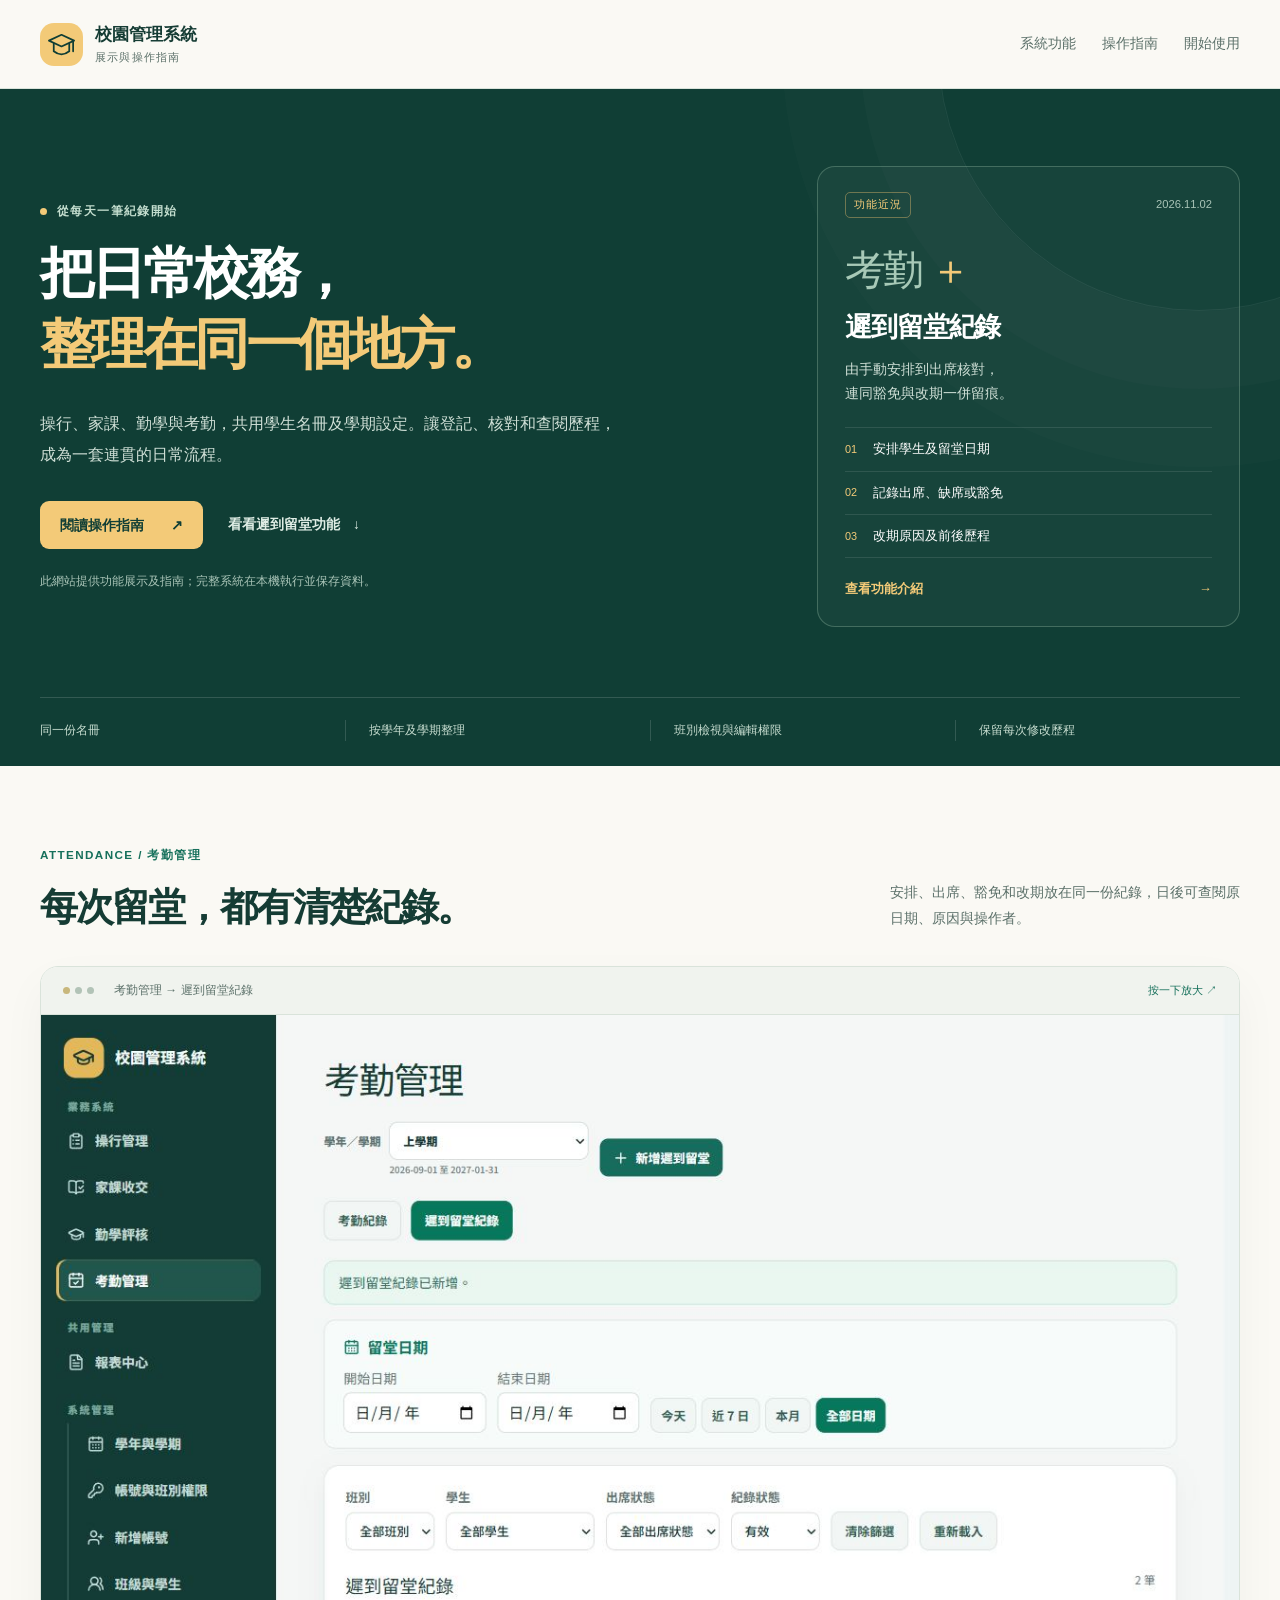
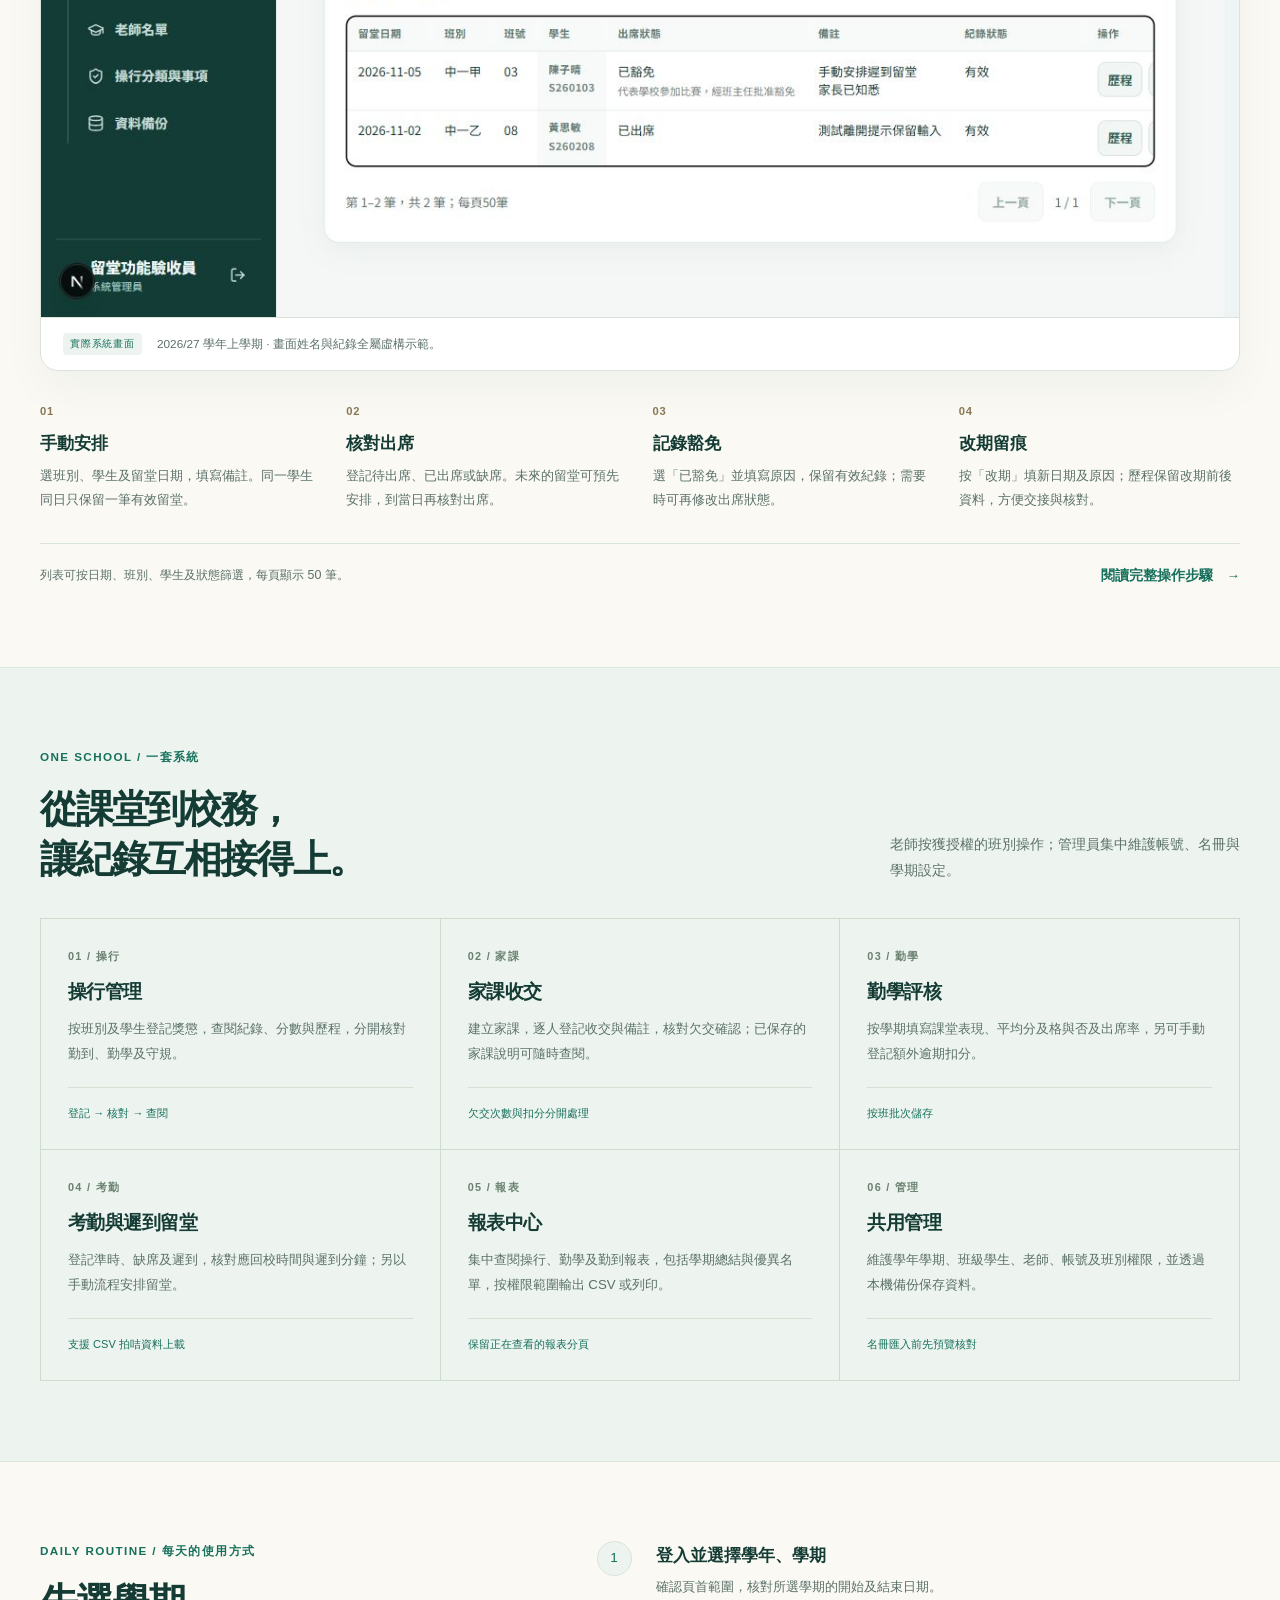
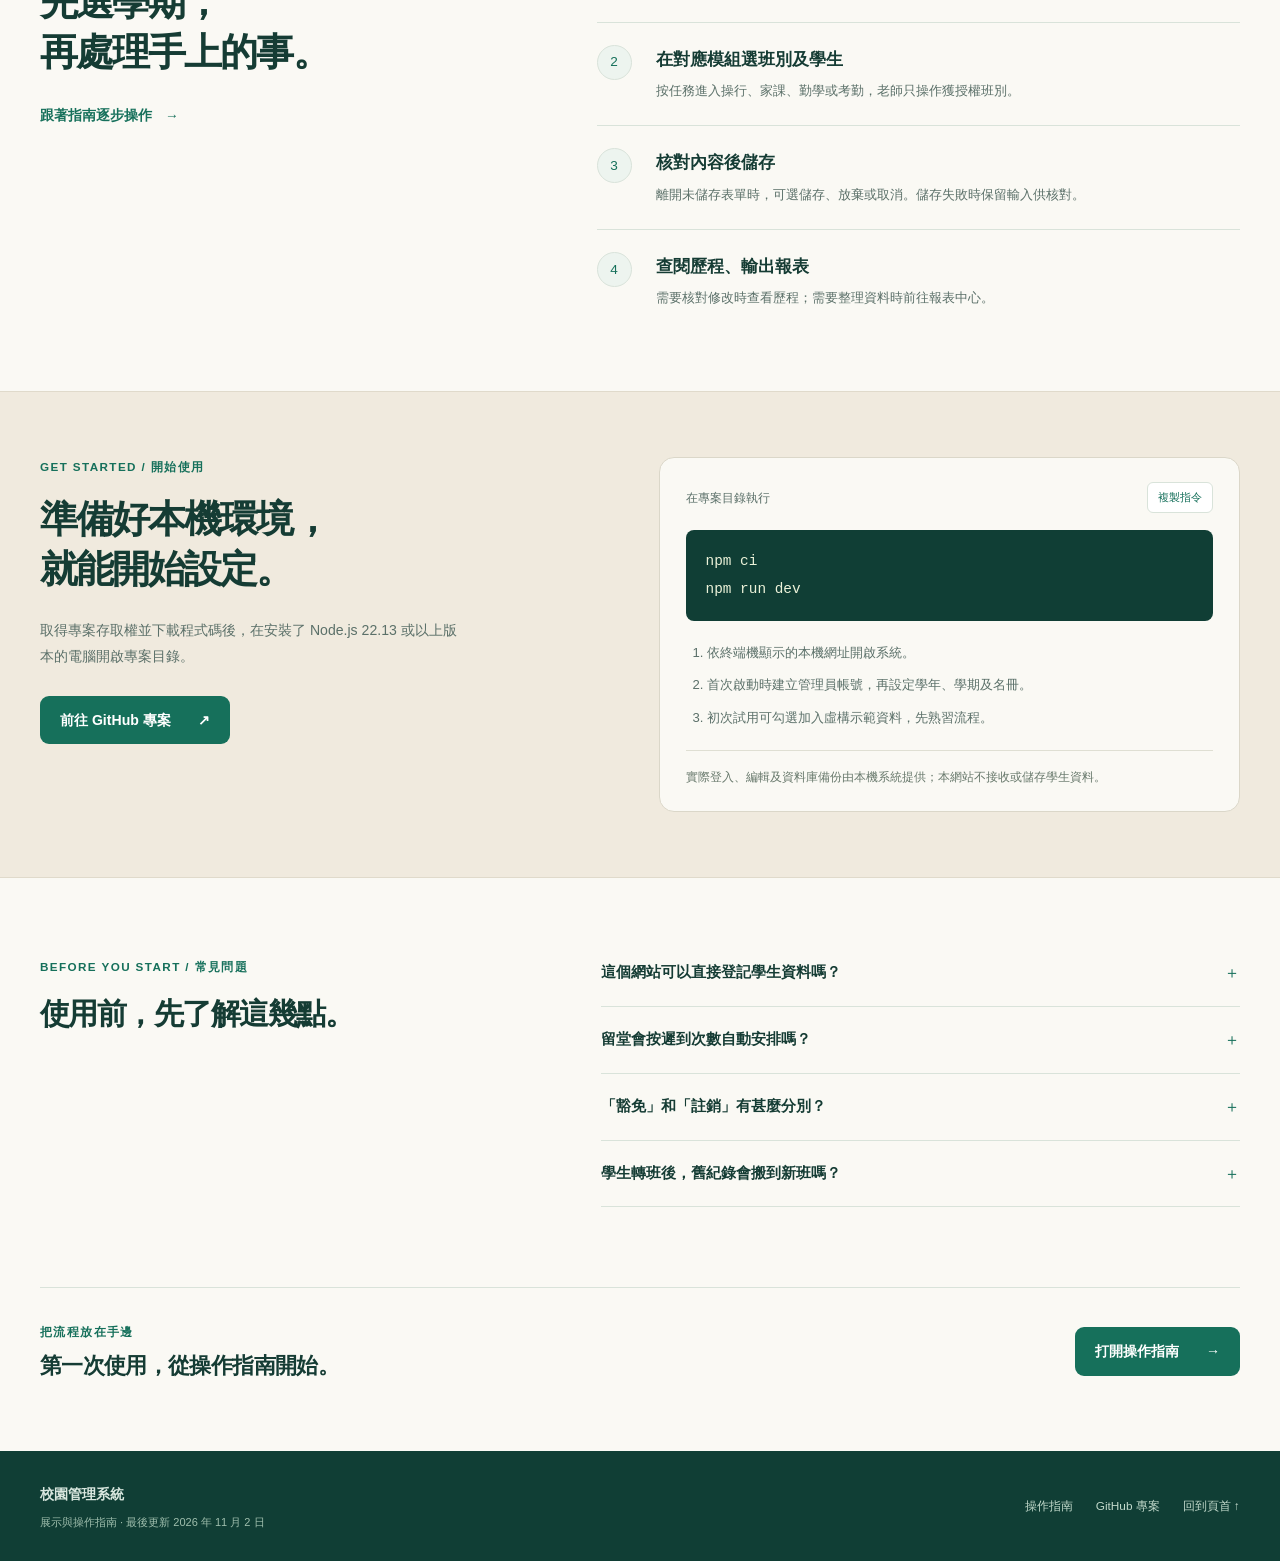
==== index.html @ 2d3b6073 "docs: publish campus system showcase and user guide" ====
<!doctype html>
<html lang="zh-Hant-HK">
<head>
  <meta charset="utf-8">
  <meta name="viewport" content="width=device-width, initial-scale=1">
  <meta name="color-scheme" content="light">
  <meta name="description" content="校園管理系統展示與操作指南：操行、家課、勤學、考勤及遲到留堂，按學期整理校務紀錄。">
  <meta http-equiv="Content-Security-Policy" content="default-src 'none'; img-src 'self' data:; style-src 'self'; script-src 'self'; base-uri 'none'; form-action 'none'">
  <title>校園管理系統｜展示與操作指南</title>
  <link rel="icon" href="favicon.svg" type="image/svg+xml">
  <link rel="stylesheet" href="styles.css">
  <script src="site.js" defer></script>
</head>
<body id="top">
  <a class="skip-link" href="#main">跳至主要內容</a>
  <header class="site-header">
    <div class="container header-inner">
      <a class="brand" href="index.html" aria-label="校園管理系統首頁"><span class="brand-mark" aria-hidden="true"><svg viewBox="0 0 32 32" fill="none"><path d="m3 12 13-6 13 6-13 6-13-6Z" stroke="currentColor" stroke-width="1.8" stroke-linejoin="round"/><path d="M8 15v8c5 4 11 4 16 0v-8M28 13v10" stroke="currentColor" stroke-width="1.8" stroke-linecap="round"/></svg></span><span>校園管理系統<small>展示與操作指南</small></span></a>
      <nav class="site-nav" aria-label="主要導覽"><a href="#modules">系統功能</a><a href="guide.html">操作指南</a><a href="#start">開始使用</a></nav>
    </div>
  </header>
  <main id="main">
    <section class="hero" aria-labelledby="hero-title">
      <div class="container hero-grid">
        <div class="hero-copy"><p class="eyebrow"><span></span>從每天一筆紀錄開始</p>
          <h1 id="hero-title">把日常校務，<br><em>整理在同一個地方。</em></h1>
          <p class="hero-intro">操行、家課、勤學與考勤，共用學生名冊及學期設定。讓登記、核對和查閱歷程，成為一套連貫的日常流程。</p>
          <div class="hero-actions"><a class="button button-gold" href="guide.html">閱讀操作指南 <span aria-hidden="true">↗</span></a><a class="text-link light" href="#detention">看看遲到留堂功能 <span aria-hidden="true">↓</span></a></div>
          <p class="hero-caption">此網站提供功能展示及指南；完整系統在本機執行並保存資料。</p>
        </div>
        <aside class="hero-note" aria-labelledby="new-title"><div class="note-heading"><span class="edition-label">功能近況</span><span class="note-date">2026.11.02</span></div><p class="note-number" aria-hidden="true">考勤 <span>＋</span></p><h2 id="new-title">遲到留堂紀錄</h2><p>由手動安排到出席核對，<br>連同豁免與改期一併留痕。</p><ul><li><span aria-hidden="true">01</span>安排學生及留堂日期</li><li><span aria-hidden="true">02</span>記錄出席、缺席或豁免</li><li><span aria-hidden="true">03</span>改期原因及前後歷程</li></ul><a href="#detention">查看功能介紹 <span aria-hidden="true">→</span></a></aside>
      </div>
      <div class="container hero-bottom"><span>同一份名冊</span><span>按學年及學期整理</span><span>班別檢視與編輯權限</span><span>保留每次修改歷程</span></div>
    </section>

    <section class="section container" id="detention" aria-labelledby="detention-title">
      <div class="section-heading"><div><p class="eyebrow">ATTENDANCE / 考勤管理</p><h2 id="detention-title">每次留堂，都有清楚紀錄。</h2></div><p class="section-summary">安排、出席、豁免和改期放在同一份紀錄，日後可查閱原日期、原因與操作者。</p></div>
      <figure class="product-figure"><a class="screenshot-link" href="assets/detention-records.jpg" data-image-viewer aria-label="放大遲到留堂紀錄示範畫面"><div class="screenshot-toolbar"><span class="screen-dots" aria-hidden="true"><i></i><i></i><i></i></span><span>考勤管理 → 遲到留堂紀錄</span><span class="zoom-label">按一下放大 <span aria-hidden="true">↗</span></span></div><img src="assets/detention-records.jpg" width="1264" height="953" loading="lazy" alt="遲到留堂紀錄列表：一名示範學生於11月5日獲豁免並附原因，另一名於11月2日已出席。" decoding="async"></a><figcaption><span>實際系統畫面</span>2026/27 學年上學期 · 畫面姓名與紀錄全屬虛構示範。</figcaption></figure>
      <ol class="detention-steps"><li><span class="step-number">01</span><h3>手動安排</h3><p>選班別、學生及留堂日期，填寫備註。同一學生同日只保留一筆有效留堂。</p></li><li><span class="step-number">02</span><h3>核對出席</h3><p>登記待出席、已出席或缺席。未來的留堂可預先安排，到當日再核對出席。</p></li><li><span class="step-number">03</span><h3>記錄豁免</h3><p>選「已豁免」並填寫原因，保留有效紀錄；需要時可再修改出席狀態。</p></li><li><span class="step-number">04</span><h3>改期留痕</h3><p>按「改期」填新日期及原因；歷程保留改期前後資料，方便交接與核對。</p></li></ol>
      <div class="section-link-row"><p>列表可按日期、班別、學生及狀態篩選，每頁顯示 50 筆。</p><a class="text-link" href="guide.html">閱讀完整操作步驟 <span aria-hidden="true">→</span></a></div>
    </section>

    <section class="modules-section" id="modules" aria-labelledby="modules-title"><div class="container section">
      <div class="section-heading"><div><p class="eyebrow">ONE SCHOOL / 一套系統</p><h2 id="modules-title">從課堂到校務，<br>讓紀錄互相接得上。</h2></div><p class="section-summary">老師按獲授權的班別操作；管理員集中維護帳號、名冊與學期設定。</p></div>
      <div class="module-grid"><article class="module"><span class="module-index">01 / 操行</span><h3>操行管理</h3><p>按班別及學生登記獎懲，查閱紀錄、分數與歷程，分開核對勤到、勤學及守規。</p><span class="module-tag">登記 → 核對 → 查閱</span></article><article class="module"><span class="module-index">02 / 家課</span><h3>家課收交</h3><p>建立家課，逐人登記收交與備註，核對欠交確認；已保存的家課說明可隨時查閱。</p><span class="module-tag">欠交次數與扣分分開處理</span></article><article class="module"><span class="module-index">03 / 勤學</span><h3>勤學評核</h3><p>按學期填寫課堂表現、平均分及格與否及出席率，另可手動登記額外逾期扣分。</p><span class="module-tag">按班批次儲存</span></article><article class="module"><span class="module-index">04 / 考勤</span><h3>考勤與遲到留堂</h3><p>登記準時、缺席及遲到，核對應回校時間與遲到分鐘；另以手動流程安排留堂。</p><span class="module-tag">支援 CSV 拍咭資料上載</span></article><article class="module"><span class="module-index">05 / 報表</span><h3>報表中心</h3><p>集中查閱操行、勤學及勤到報表，包括學期總結與優異名單，按權限範圍輸出 CSV 或列印。</p><span class="module-tag">保留正在查看的報表分頁</span></article><article class="module"><span class="module-index">06 / 管理</span><h3>共用管理</h3><p>維護學年學期、班級學生、老師、帳號及班別權限，並透過本機備份保存資料。</p><span class="module-tag">名冊匯入前先預覽核對</span></article></div>
    </div></section>

    <section class="section container workflow-section" id="workflow" aria-labelledby="workflow-title"><div class="workflow-intro"><p class="eyebrow">DAILY ROUTINE / 每天的使用方式</p><h2 id="workflow-title">先選學期，<br>再處理手上的事。</h2><a class="text-link" href="guide.html">跟著指南逐步操作 <span aria-hidden="true">→</span></a></div><ol class="workflow-list"><li><span>1</span><div><h3>登入並選擇學年、學期</h3><p>確認頁首範圍，核對所選學期的開始及結束日期。</p></div></li><li><span>2</span><div><h3>在對應模組選班別及學生</h3><p>按任務進入操行、家課、勤學或考勤，老師只操作獲授權班別。</p></div></li><li><span>3</span><div><h3>核對內容後儲存</h3><p>離開未儲存表單時，可選儲存、放棄或取消。儲存失敗時保留輸入供核對。</p></div></li><li><span>4</span><div><h3>查閱歷程、輸出報表</h3><p>需要核對修改時查看歷程；需要整理資料時前往報表中心。</p></div></li></ol></section>

    <section class="start-section" id="start" aria-labelledby="start-title"><div class="container start-grid"><div><p class="eyebrow">GET STARTED / 開始使用</p><h2 id="start-title">準備好本機環境，<br>就能開始設定。</h2><p>取得專案存取權並下載程式碼後，在安裝了 Node.js 22.13 或以上版本的電腦開啟專案目錄。</p><a class="button button-green" href="https://github.com/lok274/campus-conduct-demo" rel="noopener">前往 GitHub 專案 <span aria-hidden="true">↗</span></a></div><div class="start-instructions"><div class="command-heading"><span>在專案目錄執行</span><button type="button" class="copy-button" data-copy-target="start-commands" hidden>複製指令</button></div><pre id="start-commands"><code>npm ci
npm run dev</code></pre><p class="copy-status" data-copy-status role="status" aria-live="polite"></p><ol><li>依終端機顯示的本機網址開啟系統。</li><li>首次啟動時建立管理員帳號，再設定學年、學期及名冊。</li><li>初次試用可勾選加入虛構示範資料，先熟習流程。</li></ol><p class="local-note">實際登入、編輯及資料庫備份由本機系統提供；本網站不接收或儲存學生資料。</p></div></div></section>

    <section class="section container faq-section" aria-labelledby="faq-title"><div><p class="eyebrow">BEFORE YOU START / 常見問題</p><h2 id="faq-title">使用前，先了解這幾點。</h2></div><div class="faq-list"><details><summary>這個網站可以直接登記學生資料嗎？</summary><p>此網站提供功能展示及操作指南。實際登記請開啟電腦上的完整系統，登入後再選擇學期與班別。</p></details><details><summary>留堂會按遲到次數自動安排嗎？</summary><p>目前採手動安排。老師在「考勤管理 → 遲到留堂紀錄」新增學生與日期，再登記出席狀態、豁免或改期。</p></details><details><summary>「豁免」和「註銷」有甚麼分別？</summary><p>獲批准不用參加留堂時，選「已豁免」並填原因，保留一筆有效安排。誤建或需要撤銷紀錄時，填原因註銷；兩者都保留歷程供查閱。</p></details><details><summary>學生轉班後，舊紀錄會搬到新班嗎？</summary><p>既有紀錄保留固定學期及原班籍。轉班後查閱或修改舊紀錄，仍按原班別的權限處理。</p></details></div></section>
    <section class="guide-cta container"><div><p class="eyebrow">把流程放在手邊</p><h2>第一次使用，從操作指南開始。</h2></div><a class="button button-green" href="guide.html">打開操作指南 <span aria-hidden="true">→</span></a></section>
  </main>
  <footer class="site-footer"><div class="container footer-inner"><div><strong>校園管理系統</strong><p>展示與操作指南 · 最後更新 <time datetime="2026-11-02">2026 年 11 月 2 日</time></p></div><div class="footer-links"><a href="guide.html">操作指南</a><a href="https://github.com/lok274/campus-conduct-demo" rel="noopener">GitHub 專案</a><a href="#top">回到頁首 ↑</a></div></div></footer>
  <dialog class="image-dialog" aria-labelledby="image-dialog-title"><div class="viewer-heading"><div><h2 id="image-dialog-title">遲到留堂紀錄示範畫面</h2><p>畫面姓名與紀錄全屬虛構示範</p></div><button type="button" data-close-viewer aria-label="關閉放大畫面">關閉 <span aria-hidden="true">×</span></button></div><img src="assets/detention-records.jpg" width="1264" height="953" alt="放大的遲到留堂紀錄示範畫面，包含已出席及已豁免的紀錄。"></dialog>
</body>
</html>
---- styles.css ----
:root{--ink:#153c34;--muted:#5b7069;--deep:#103e35;--green:#16705b;--gold:#f3ca78;--paper:#faf9f4;--mint:#edf4ef;--line:#d9e3da;--white:#fff;--radius:18px;--font:"Segoe UI","Microsoft JhengHei","PingFang TC",sans-serif}
*{box-sizing:border-box}html{scroll-behavior:smooth;scroll-padding-top:105px}body{margin:0;background:var(--paper);color:var(--ink);font:16px/1.75 var(--font)}[hidden]{display:none!important}h1,h2,h3,p,figure{margin:0}h1,h2,h3{line-height:1.3}a{color:var(--green);text-underline-offset:5px}a,button{-webkit-tap-highlight-color:transparent}a:focus-visible,button:focus-visible,summary:focus-visible{outline:3px solid #c79125;outline-offset:5px}button{font:inherit;cursor:pointer}img{display:block;max-width:100%;height:auto}em{font-style:normal}ul,ol{padding-left:1.35rem}p+p{margin-top:.7rem}.container{width:min(1200px,calc(100% - 72px));margin-inline:auto}.skip-link{position:fixed;left:18px;top:-100px;z-index:100;background:white;padding:9px 16px;border-radius:7px}.skip-link:focus{top:10px}.site-header{background:#faf9f4f2;backdrop-filter:blur(16px);border-bottom:1px solid var(--line);position:sticky;top:0;z-index:10}.header-inner{min-height:88px;display:flex;align-items:center;justify-content:space-between;gap:20px}.brand{display:flex;gap:12px;align-items:center;text-decoration:none;color:var(--ink);font-size:1.06rem;font-weight:800;line-height:1.45;white-space:nowrap}.brand small{display:block;font-size:.69rem;letter-spacing:.11em;font-weight:500;color:var(--muted);margin-top:2px}.brand-mark{width:43px;height:43px;display:grid;place-items:center;border-radius:14px;background:var(--gold);color:var(--deep)}.brand-mark svg{width:31px;height:31px}.site-nav{display:flex;gap:26px;align-items:center}.site-nav a{color:var(--muted);font-size:.86rem;text-decoration:none;white-space:nowrap}.site-nav a:hover{color:var(--green)}.hero{position:relative;overflow:hidden;background:var(--deep);color:white}.hero:after{content:"";position:absolute;width:520px;height:520px;border:1px solid #ffffff12;border-radius:50%;right:-180px;top:-300px;pointer-events:none;box-shadow:0 0 0 78px #ffffff04,0 0 0 156px #ffffff03}.hero-grid{position:relative;z-index:1;display:grid;grid-template-columns:minmax(0,1.6fr) minmax(280px,1fr);gap:100px;align-items:center;padding-top:77px;padding-bottom:70px}.eyebrow{font-size:.73rem;letter-spacing:.12em;font-weight:750;color:var(--green);margin-bottom:16px}.hero .eyebrow{color:#c4decf;display:flex;align-items:center;gap:10px}.hero .eyebrow>span{width:7px;height:7px;border-radius:50%;background:var(--gold)}h1{font-size:clamp(2.3rem,4.3vw,3.85rem);letter-spacing:-.065em;font-weight:750}h1 em{color:var(--gold)}.hero-intro{max-width:580px;font-size:1.02rem;line-height:1.9;color:#d0e0d7;margin-top:27px}.hero-actions{display:flex;align-items:center;flex-wrap:wrap;gap:25px;margin-top:31px}.button{min-height:47px;border:1px solid transparent;border-radius:9px;display:inline-flex;align-items:center;justify-content:center;gap:27px;padding:11px 19px;text-decoration:none;font-size:.88rem;font-weight:750;transition:background .15s,transform .15s}.button:hover{transform:translateY(-2px)}.button-gold{background:var(--gold);color:var(--deep)}.button-gold:hover{background:#ffe0a3}.button-green{color:white;background:var(--green)}.button-green:hover{background:var(--deep)}.text-link{display:inline-flex;gap:13px;align-items:center;font-size:.85rem;font-weight:700;text-decoration:none}.text-link:hover{text-decoration:underline}.text-link.light{color:#dfede5}.hero-caption{font-size:.74rem;line-height:1.7;color:#a9c4b7;margin-top:22px;max-width:490px}.hero-note{border:1px solid #7ea8926b;background:#ffffff08;padding:25px 27px;border-radius:var(--radius)}.note-heading{display:flex;align-items:center;justify-content:space-between;gap:14px;font-size:.7rem}.edition-label{color:var(--gold);border:1px solid #c3a86780;padding:2px 8px;border-radius:5px;letter-spacing:.1em}.note-date{color:#a9c4b7;font-variant-numeric:tabular-nums}.note-number{font-size:2.55rem;letter-spacing:-.07em;font-weight:350;line-height:1;margin:32px 0 19px;color:#a7c9b7}.note-number span{color:var(--gold)}.hero-note h2{font-size:1.7rem;letter-spacing:-.04em}.hero-note>p:not(.note-number){font-size:.85rem;line-height:1.75;color:#d0e0d7;margin-top:13px}.hero-note ul{list-style:none;padding:0;margin:22px 0 20px;border-top:1px solid #ffffff1a}.hero-note li{padding:10px 0;border-bottom:1px solid #ffffff1a;font-size:.8rem;display:flex;align-items:center;gap:16px}.hero-note li span{font-size:.68rem;color:var(--gold);font-variant-numeric:tabular-nums}.hero-note>a{color:var(--gold);font-size:.8rem;font-weight:650;text-decoration:none;display:flex;justify-content:space-between}.hero-bottom{display:grid;grid-template-columns:repeat(4,1fr);gap:20px;border-top:1px solid #ffffff25;padding-top:22px;padding-bottom:25px;font-size:.77rem;color:#c6dccf}.hero-bottom span+span{border-left:1px solid #ffffff25;padding-left:23px}.section{padding-top:79px;padding-bottom:80px}.section-heading{display:flex;justify-content:space-between;align-items:flex-end;gap:45px;margin-bottom:34px}.section h2{font-size:clamp(1.75rem,3vw,2.45rem);letter-spacing:-.05em}.section-summary{font-size:.89rem;max-width:350px;color:var(--muted);line-height:1.85}.product-figure{background:white;border:1px solid var(--line);border-radius:var(--radius);overflow:hidden;box-shadow:0 18px 46px #153c340a}.screenshot-link{display:block;text-decoration:none;color:var(--muted);cursor:zoom-in}.screenshot-toolbar{height:48px;display:flex;align-items:center;gap:20px;padding:0 22px;background:#f0f3ee;border-bottom:1px solid var(--line);font-size:.75rem}.screen-dots{display:flex;gap:5px}.screen-dots i{width:7px;height:7px;border-radius:50%;background:#b2c3b7}.screen-dots i:first-child{background:#c8b77c}.zoom-label{margin-left:auto;white-space:nowrap;color:var(--green);font-size:.7rem}.product-figure img{width:100%;background:#f2f6f3}.product-figure figcaption{display:flex;align-items:center;flex-wrap:wrap;gap:15px;padding:15px 22px;color:var(--muted);font-size:.74rem;border-top:1px solid var(--line)}.product-figure figcaption>span{font-size:.64rem;letter-spacing:.08em;padding:2px 7px;background:var(--mint);color:var(--green);border-radius:4px}.detention-steps{list-style:none;padding:0;margin:31px 0 0;display:grid;grid-template-columns:repeat(4,1fr);gap:25px}.step-number{font-size:.7rem;letter-spacing:.08em;color:#8a7957;font-weight:750;display:block;margin-bottom:10px}.detention-steps h3{font-size:1.08rem;margin-bottom:10px}.detention-steps p{font-size:.82rem;line-height:1.85;color:var(--muted)}.section-link-row{display:flex;align-items:center;justify-content:space-between;gap:20px;flex-wrap:wrap;border-top:1px solid var(--line);padding-top:20px;margin-top:30px}.section-link-row p{font-size:.78rem;color:var(--muted)}.modules-section{background:var(--mint);border-block:1px solid #dde7dc}.module-grid{display:grid;grid-template-columns:repeat(3,1fr);border-top:1px solid #cddccd;border-left:1px solid #cddccd}.module{padding:28px 27px 25px;border-bottom:1px solid #cddccd;border-right:1px solid #cddccd;display:flex;flex-direction:column}.module-index{font-size:.68rem;color:#6a8170;letter-spacing:.12em;font-weight:700;margin-bottom:14px}.module h3{font-size:1.18rem;letter-spacing:-.03em}.module p{font-size:.83rem;color:var(--muted);line-height:1.85;margin-top:13px;margin-bottom:21px}.module-tag{font-size:.69rem;color:var(--green);margin-top:auto;padding-top:16px;border-top:1px solid #d4e1d2}.workflow-section{display:grid;grid-template-columns:1fr 1.35fr;gap:80px}.workflow-intro .text-link{margin-top:27px}.workflow-list{list-style:none;padding:0;margin:0}.workflow-list li{display:flex;gap:24px;padding:22px 0;border-bottom:1px solid var(--line)}.workflow-list li:first-child{padding-top:0}.workflow-list li:last-child{border-bottom:0;padding-bottom:0}.workflow-list>li>span{flex:0 0 35px;width:35px;height:35px;display:grid;place-items:center;font-size:.85rem;color:var(--green);background:var(--mint);border:1px solid var(--line);border-radius:50%}.workflow-list h3{font-size:1.06rem;margin:4px 0 8px}.workflow-list p{font-size:.84rem;color:var(--muted);line-height:1.85}.start-section{background:#f0eade;border-block:1px solid #e0dacb}.start-grid{display:grid;grid-template-columns:1fr 1.1fr;gap:90px;padding-top:65px;padding-bottom:65px;align-items:start}.start-grid h2{font-size:clamp(1.75rem,3vw,2.4rem);letter-spacing:-.05em}.start-grid>div:first-child>p:not(.eyebrow){font-size:.88rem;color:var(--muted);line-height:1.85;max-width:430px;margin-top:23px}.start-grid .button{margin-top:27px}.start-instructions{min-width:0;background:var(--paper);border:1px solid #dbd7c9;border-radius:15px;padding:24px 26px}.command-heading{display:flex;align-items:center;justify-content:space-between;gap:15px;font-size:.72rem;color:var(--muted)}.copy-button{color:var(--green);border:1px solid var(--line);background:white;padding:3px 10px;border-radius:6px;font-size:.7rem;min-height:31px}.copy-button:hover{background:var(--mint)}pre{margin:17px 0 0;padding:18px 20px;border-radius:8px;background:var(--deep);color:#ecf2d9;overflow-x:auto;line-height:1.9;font-size:.9rem}code{font-family:Consolas,"Cascadia Code",monospace}.copy-status{font-size:.72rem;color:var(--green)}.copy-status:not(:empty){margin-top:8px}.start-instructions ol{margin:20px 0 0;font-size:.82rem;color:var(--muted);line-height:1.85}.start-instructions li+li{margin-top:8px}.local-note{font-size:.73rem;color:#68796c;line-height:1.85;border-top:1px solid #dfdfd3;padding-top:15px;margin-top:20px}.faq-section{display:grid;grid-template-columns:1fr 1.3fr;gap:70px}.faq-section h2{font-size:1.9rem}.faq-list details{border-bottom:1px solid var(--line);padding:17px 0}.faq-list details:first-child{padding-top:0}.faq-list summary{font-size:.92rem;font-weight:700;cursor:pointer;padding:3px 28px 3px 0;list-style:none;position:relative}.faq-list summary::-webkit-details-marker{display:none}.faq-list summary:after{content:"＋";position:absolute;right:0;top:1px;color:var(--green);font-size:1.02rem;font-weight:400}.faq-list details[open] summary:after{content:"−"}.faq-list details p{font-size:.84rem;color:var(--muted);margin-top:13px;line-height:1.9;padding-right:15px}.guide-cta{display:flex;align-items:center;justify-content:space-between;gap:35px;padding:34px 0 46px;border-top:1px solid var(--line);margin-bottom:25px}.guide-cta .eyebrow{margin-bottom:9px}.guide-cta h2{font-size:1.35rem;letter-spacing:-.03em}.site-footer{background:var(--deep);color:#d9e7df}.footer-inner{display:flex;align-items:center;justify-content:space-between;gap:26px;padding-top:29px;padding-bottom:29px}.footer-inner strong{font-size:.9rem}.footer-inner p{font-size:.69rem;color:#9fbead;margin-top:5px}.footer-links{display:flex;gap:23px;flex-wrap:wrap}.footer-links a{font-size:.74rem;color:#c2d9cb;text-decoration:none}.footer-links a:hover{text-decoration:underline}.image-dialog{border:0;padding:0;width:min(1300px,96vw);max-width:96vw;max-height:94vh;border-radius:13px;background:var(--white);color:var(--ink);box-shadow:0 30px 100px #0006}.image-dialog::backdrop{background:#062e29dc;backdrop-filter:blur(4px)}.viewer-heading{position:sticky;top:0;display:flex;justify-content:space-between;align-items:center;gap:20px;padding:15px 20px;background:white;border-bottom:1px solid var(--line)}.viewer-heading h2{font-size:1rem}.viewer-heading p{font-size:.7rem;color:var(--muted);margin-top:3px}.viewer-heading button{min-height:39px;border:1px solid var(--line);background:var(--paper);color:var(--ink);border-radius:7px;padding:5px 12px;white-space:nowrap;font-size:.82rem}.viewer-heading button span{padding-left:10px}.image-dialog>img{width:100%}
@media(max-width:1000px){.container{width:calc(100% - 48px)}.hero-grid{gap:45px;padding-top:60px;padding-bottom:55px;grid-template-columns:minmax(0,1.4fr) minmax(255px,1fr)}.hero-note{padding:23px}.hero-intro{font-size:.94rem}.hero-actions{gap:18px}.hero-caption{font-size:.7rem}.hero-bottom{font-size:.7rem;gap:12px}.hero-bottom span+span{padding-left:12px}.section{padding-block:60px}.module{padding:24px 21px}.workflow-section,.start-grid,.faq-section{gap:45px}.detention-steps{gap:19px}.section-heading{gap:30px}.section-summary{max-width:310px;font-size:.83rem}.site-nav{gap:20px}.faq-section h2{font-size:1.7rem}.start-instructions{padding:22px}.start-grid{padding-block:55px}}
@media(max-width:740px){html{scroll-padding-top:85px}.container{width:calc(100% - 36px)}.header-inner{min-height:73px;gap:12px}.brand{font-size:.91rem;gap:9px}.brand small{font-size:.59rem;letter-spacing:.07em}.brand-mark{width:36px;height:36px;border-radius:11px}.brand-mark svg{width:27px;height:27px}.site-nav{gap:15px}.site-nav a{font-size:.73rem}.site-nav a:first-child{display:none}.hero-grid{grid-template-columns:1fr;gap:31px;padding-top:40px;padding-bottom:32px}.eyebrow{font-size:.65rem;margin-bottom:13px}h1{font-size:clamp(2.1rem,7.8vw,3.2rem)}.hero-intro{margin-top:21px;max-width:560px;font-size:.94rem}.hero-actions{margin-top:24px;gap:20px}.button{font-size:.82rem;padding:10px 16px;min-height:45px;gap:20px}.text-link{font-size:.79rem}.hero-caption{margin-top:18px;max-width:100%}.hero-note{padding:21px 23px}.note-number{display:none}.hero-note h2{margin-top:17px;font-size:1.45rem}.hero-note>p:not(.note-number){font-size:.81rem;margin-top:10px}.hero-note ul{margin:17px 0 16px}.hero-note li{padding:8px 0;font-size:.77rem}.hero-note>a{font-size:.76rem}.hero-bottom{grid-template-columns:1fr 1fr;gap:12px 14px;padding-top:19px;padding-bottom:21px;font-size:.71rem}.hero-bottom span+span{padding:0;border:0}.hero-bottom span:before{content:"";display:inline-block;width:4px;height:4px;background:#c5ae6c;border-radius:50%;vertical-align:middle;margin-right:8px}.section{padding-block:43px}.section-heading{display:block;margin-bottom:24px}.section h2{font-size:1.8rem}.section-summary{max-width:100%;margin-top:18px;font-size:.85rem}.product-figure{border-radius:12px}.screenshot-toolbar{height:40px;padding:0 12px;gap:10px;font-size:.64rem}.screen-dots{gap:3px}.screen-dots i{width:5px;height:5px}.zoom-label{font-size:.6rem}.product-figure figcaption{gap:8px;padding:11px 13px;font-size:.66rem}.product-figure figcaption>span{font-size:.58rem}.detention-steps{grid-template-columns:1fr 1fr;gap:24px 19px;margin-top:25px}.detention-steps h3{font-size:.97rem;margin-bottom:7px}.step-number{font-size:.65rem;margin-bottom:7px}.detention-steps p{font-size:.77rem}.section-link-row{gap:12px;margin-top:25px;padding-top:17px}.section-link-row p{font-size:.73rem}.module-grid{grid-template-columns:1fr 1fr}.module{padding:23px 17px}.module-index{font-size:.61rem;margin-bottom:12px}.module h3{font-size:1.04rem}.module p{font-size:.77rem;margin-top:10px;margin-bottom:17px}.module-tag{font-size:.63rem;padding-top:13px}.workflow-section,.start-grid,.faq-section{display:block}.workflow-intro .text-link{margin-top:20px}.workflow-list{margin-top:30px}.workflow-list li{gap:17px;padding:18px 0}.workflow-list>li>span{width:31px;height:31px;flex-basis:31px;font-size:.78rem}.workflow-list h3{font-size:.95rem}.workflow-list p{font-size:.78rem}.start-grid{padding-top:42px;padding-bottom:42px}.start-grid h2{font-size:1.8rem}.start-grid>div:first-child>p:not(.eyebrow){max-width:100%;font-size:.82rem;margin-top:19px}.start-grid .button{margin-top:21px}.start-instructions{margin-top:28px;padding:20px}.start-instructions ol{font-size:.77rem}.local-note{font-size:.7rem}.faq-section h2{font-size:1.6rem}.faq-list{margin-top:26px}.faq-list summary{font-size:.85rem}.faq-list details p{font-size:.78rem}.guide-cta{display:block;padding-top:27px;padding-bottom:32px;margin-bottom:0}.guide-cta h2{font-size:1.2rem}.guide-cta .button{margin-top:21px}.footer-inner{display:block;padding-block:25px}.footer-links{margin-top:19px;gap:23px}.footer-links a{font-size:.71rem}.viewer-heading{padding:12px 14px;gap:12px}.viewer-heading h2{font-size:.83rem}.viewer-heading p{font-size:.64rem}.viewer-heading button{font-size:.75rem;min-height:37px;padding-inline:10px}.viewer-heading button span{padding-left:5px}}
@media(max-width:390px){.container{width:calc(100% - 30px)}.brand{font-size:.84rem}.brand small{font-size:.54rem}.site-nav{gap:12px}.site-nav a{font-size:.68rem}.brand-mark{width:33px;height:33px}.hero-actions{gap:15px}.hero-actions .text-link{font-size:.72rem}.hero-grid{padding-top:34px}.module-grid{grid-template-columns:1fr}.module{padding:22px}.detention-steps{gap:22px 15px}.detention-steps p{font-size:.75rem}.zoom-label{font-size:.54rem}.screenshot-toolbar{font-size:.6rem;gap:7px}.screen-dots{display:none}}
@media(prefers-reduced-motion:reduce){html{scroll-behavior:auto}.button{transition:none}.button:hover{transform:none}}
@media print{@page{size:A4;margin:14mm}html{scroll-behavior:auto}body{background:white;font-size:10pt}.container{width:100%}.site-header{position:static;background:white;border-bottom:1px solid #aaa}.header-inner{min-height:55px}.site-nav,.hero-note,.hero-actions,.hero-bottom,.zoom-label,.skip-link,.copy-button,.guide-cta,.footer-links,.image-dialog{display:none!important}.brand{font-size:12pt}.brand-mark{background:white;border:1px solid #aaa}.hero{background:white;color:var(--ink);border-bottom:1px solid #aaa}.hero:after{display:none}.hero-grid{display:block;padding-block:25px}.hero .eyebrow,.hero-intro,.hero-caption{color:var(--muted)}h1{font-size:27pt}h1 em{color:var(--green)}.hero-intro{font-size:10pt;max-width:none;margin-top:15px}.hero-caption{font-size:8pt;margin-top:12px}.section{padding-block:25px}.section h2,.start-grid h2{font-size:19pt}.section-heading{display:block;margin-bottom:17px}.section-summary{max-width:none;font-size:9pt;margin-top:10px}.screenshot-toolbar{height:30px;font-size:8pt}.product-figure{break-inside:avoid;box-shadow:none}.product-figure img{max-height:165mm;object-fit:contain}.product-figure figcaption{font-size:7pt;padding:9px 12px}.detention-steps{gap:15px;margin-top:18px}.detention-steps h3{font-size:10pt}.detention-steps p,.module p,.workflow-list p{font-size:8pt}.section-link-row{margin-top:20px;font-size:8pt}.modules-section,.start-section{background:white}.module-grid{grid-template-columns:repeat(2,1fr)}.module{padding:17px;break-inside:avoid}.module h3{font-size:12pt}.module-index,.module-tag{font-size:7pt}.workflow-section{display:block}.workflow-list{margin-top:20px}.workflow-list li{padding-block:14px;break-inside:avoid}.workflow-list h3{font-size:11pt}.start-grid{display:block;padding-block:25px}.start-grid>div:first-child>p:not(.eyebrow){font-size:9pt;max-width:none}.start-grid .button{margin-top:12px}.button{min-height:auto;padding:6px 10px;font-size:9pt;border:1px solid #aaa;background:white;color:var(--green)}.start-instructions{margin-top:18px;break-inside:avoid;padding:17px;background:white}.start-instructions ol{font-size:8pt}pre{background:#f0f3ef;color:var(--ink);font-size:9pt}.faq-section{display:block}.faq-list{margin-top:18px}.faq-list summary{font-size:10pt}.faq-list details{break-inside:avoid}.faq-list details p{font-size:8pt}.site-footer{background:white;color:var(--ink);border-top:1px solid #aaa}.footer-inner{padding-block:15px}.footer-inner p{color:var(--muted)}a{color:inherit;text-decoration:none}.eyebrow{font-size:8pt}.section-heading,.workflow-intro{break-after:avoid}}
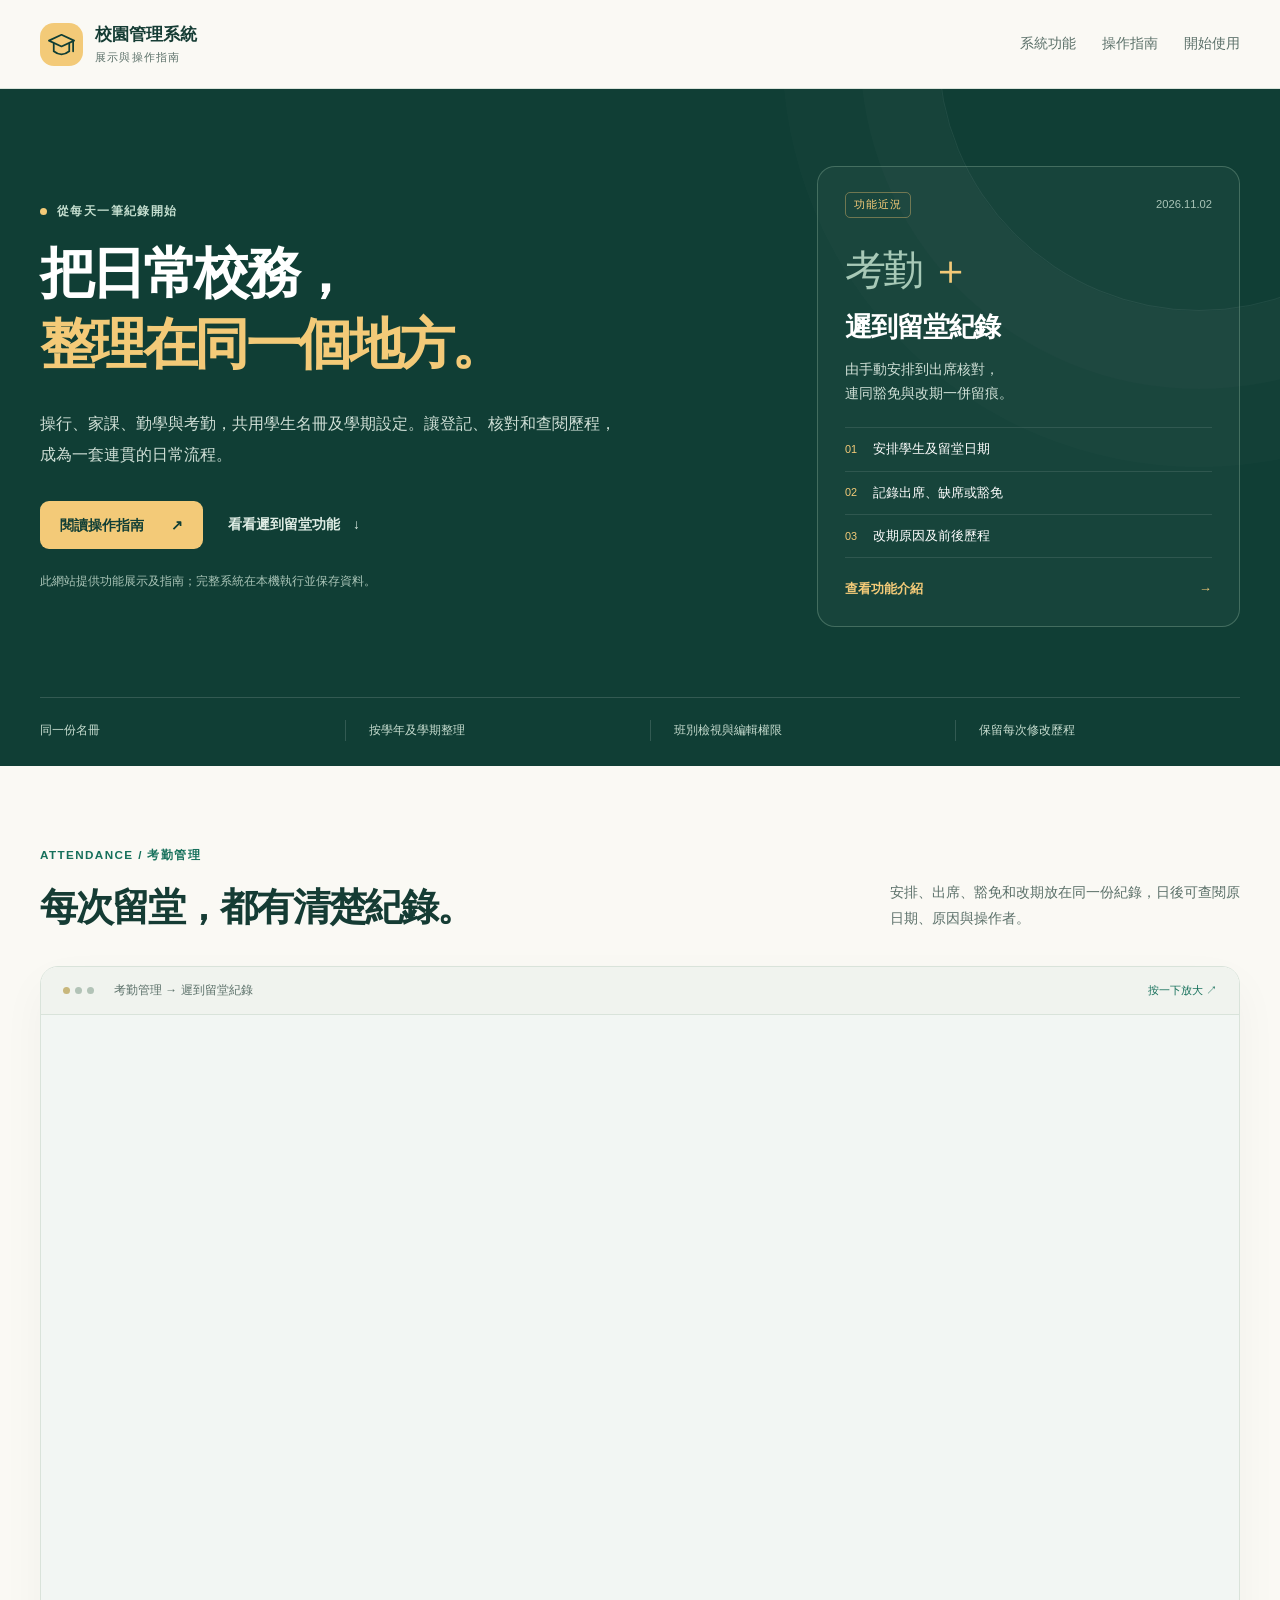
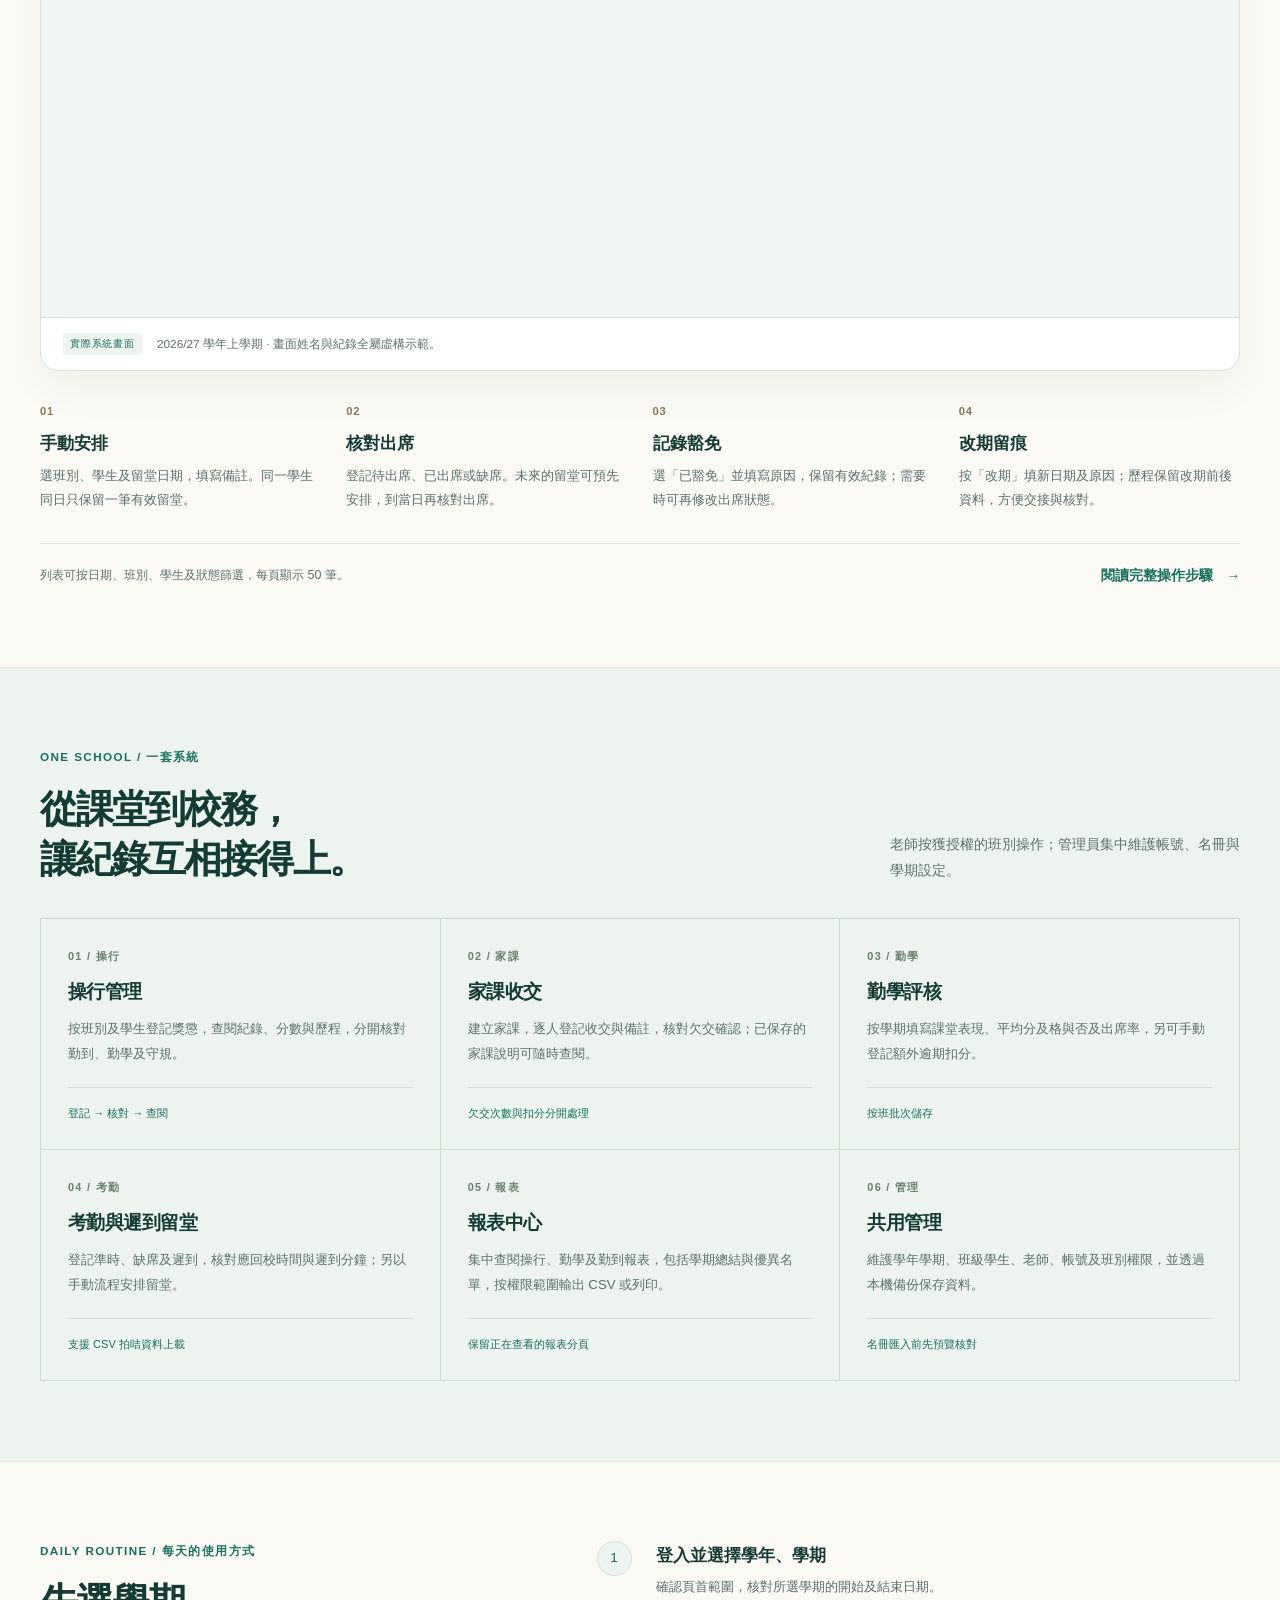
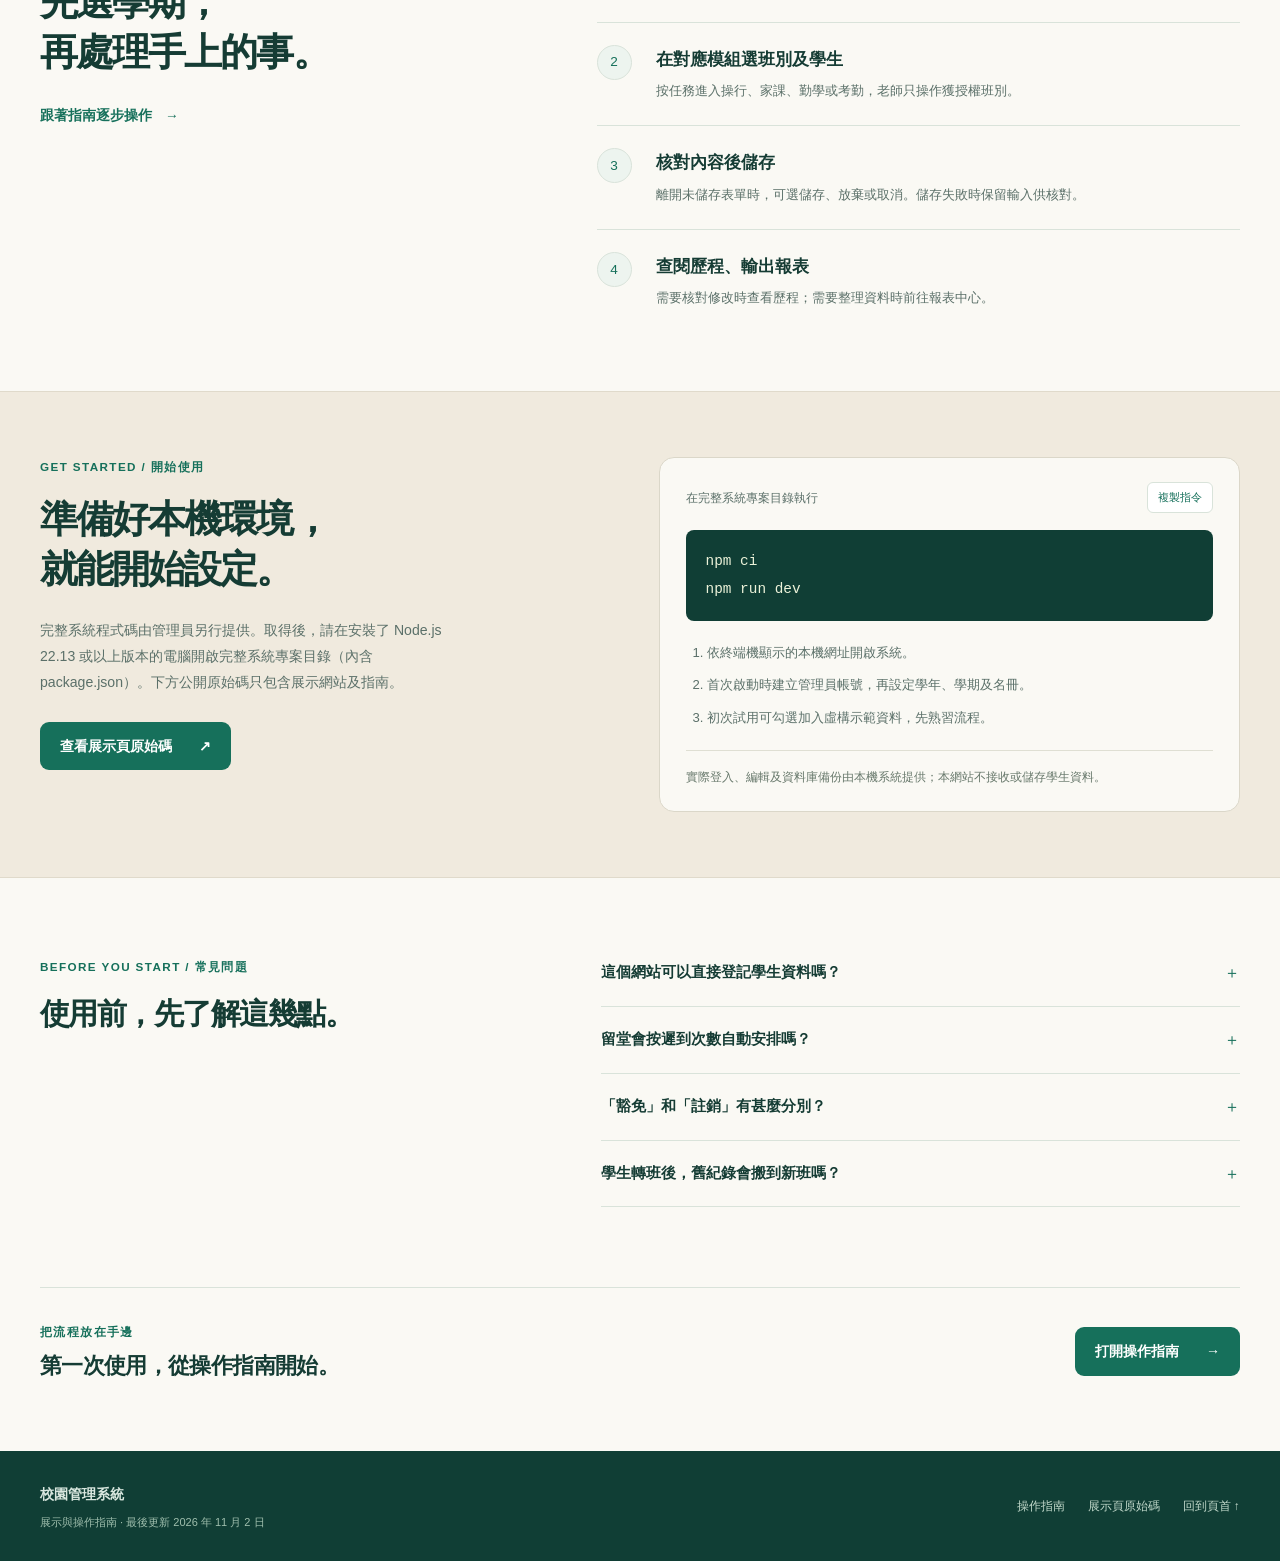
==== commit a0ad26d3: "docs: clarify public guide source and local app setup" ====
--- a/index.html
+++ b/index.html
@@ -47,13 +47,13 @@
 
     <section class="section container workflow-section" id="workflow" aria-labelledby="workflow-title"><div class="workflow-intro"><p class="eyebrow">DAILY ROUTINE / 每天的使用方式</p><h2 id="workflow-title">先選學期，<br>再處理手上的事。</h2><a class="text-link" href="guide.html">跟著指南逐步操作 <span aria-hidden="true">→</span></a></div><ol class="workflow-list"><li><span>1</span><div><h3>登入並選擇學年、學期</h3><p>確認頁首範圍，核對所選學期的開始及結束日期。</p></div></li><li><span>2</span><div><h3>在對應模組選班別及學生</h3><p>按任務進入操行、家課、勤學或考勤，老師只操作獲授權班別。</p></div></li><li><span>3</span><div><h3>核對內容後儲存</h3><p>離開未儲存表單時，可選儲存、放棄或取消。儲存失敗時保留輸入供核對。</p></div></li><li><span>4</span><div><h3>查閱歷程、輸出報表</h3><p>需要核對修改時查看歷程；需要整理資料時前往報表中心。</p></div></li></ol></section>
 
-    <section class="start-section" id="start" aria-labelledby="start-title"><div class="container start-grid"><div><p class="eyebrow">GET STARTED / 開始使用</p><h2 id="start-title">準備好本機環境，<br>就能開始設定。</h2><p>取得專案存取權並下載程式碼後，在安裝了 Node.js 22.13 或以上版本的電腦開啟專案目錄。</p><a class="button button-green" href="https://github.com/lok274/campus-conduct-demo" rel="noopener">前往 GitHub 專案 <span aria-hidden="true">↗</span></a></div><div class="start-instructions"><div class="command-heading"><span>在專案目錄執行</span><button type="button" class="copy-button" data-copy-target="start-commands" hidden>複製指令</button></div><pre id="start-commands"><code>npm ci
+    <section class="start-section" id="start" aria-labelledby="start-title"><div class="container start-grid"><div><p class="eyebrow">GET STARTED / 開始使用</p><h2 id="start-title">準備好本機環境，<br>就能開始設定。</h2><p>完整系統程式碼由管理員另行提供。取得後，請在安裝了 Node.js 22.13 或以上版本的電腦開啟完整系統專案目錄（內含 package.json）。下方公開原始碼只包含展示網站及指南。</p><a class="button button-green" href="https://github.com/lok274/campus-conduct-guide" rel="noopener">查看展示頁原始碼 <span aria-hidden="true">↗</span></a></div><div class="start-instructions"><div class="command-heading"><span>在完整系統專案目錄執行</span><button type="button" class="copy-button" data-copy-target="start-commands" hidden>複製指令</button></div><pre id="start-commands"><code>npm ci
 npm run dev</code></pre><p class="copy-status" data-copy-status role="status" aria-live="polite"></p><ol><li>依終端機顯示的本機網址開啟系統。</li><li>首次啟動時建立管理員帳號，再設定學年、學期及名冊。</li><li>初次試用可勾選加入虛構示範資料，先熟習流程。</li></ol><p class="local-note">實際登入、編輯及資料庫備份由本機系統提供；本網站不接收或儲存學生資料。</p></div></div></section>
 
     <section class="section container faq-section" aria-labelledby="faq-title"><div><p class="eyebrow">BEFORE YOU START / 常見問題</p><h2 id="faq-title">使用前，先了解這幾點。</h2></div><div class="faq-list"><details><summary>這個網站可以直接登記學生資料嗎？</summary><p>此網站提供功能展示及操作指南。實際登記請開啟電腦上的完整系統，登入後再選擇學期與班別。</p></details><details><summary>留堂會按遲到次數自動安排嗎？</summary><p>目前採手動安排。老師在「考勤管理 → 遲到留堂紀錄」新增學生與日期，再登記出席狀態、豁免或改期。</p></details><details><summary>「豁免」和「註銷」有甚麼分別？</summary><p>獲批准不用參加留堂時，選「已豁免」並填原因，保留一筆有效安排。誤建或需要撤銷紀錄時，填原因註銷；兩者都保留歷程供查閱。</p></details><details><summary>學生轉班後，舊紀錄會搬到新班嗎？</summary><p>既有紀錄保留固定學期及原班籍。轉班後查閱或修改舊紀錄，仍按原班別的權限處理。</p></details></div></section>
     <section class="guide-cta container"><div><p class="eyebrow">把流程放在手邊</p><h2>第一次使用，從操作指南開始。</h2></div><a class="button button-green" href="guide.html">打開操作指南 <span aria-hidden="true">→</span></a></section>
   </main>
-  <footer class="site-footer"><div class="container footer-inner"><div><strong>校園管理系統</strong><p>展示與操作指南 · 最後更新 <time datetime="2026-11-02">2026 年 11 月 2 日</time></p></div><div class="footer-links"><a href="guide.html">操作指南</a><a href="https://github.com/lok274/campus-conduct-demo" rel="noopener">GitHub 專案</a><a href="#top">回到頁首 ↑</a></div></div></footer>
+  <footer class="site-footer"><div class="container footer-inner"><div><strong>校園管理系統</strong><p>展示與操作指南 · 最後更新 <time datetime="2026-11-02">2026 年 11 月 2 日</time></p></div><div class="footer-links"><a href="guide.html">操作指南</a><a href="https://github.com/lok274/campus-conduct-guide" rel="noopener">展示頁原始碼</a><a href="#top">回到頁首 ↑</a></div></div></footer>
   <dialog class="image-dialog" aria-labelledby="image-dialog-title"><div class="viewer-heading"><div><h2 id="image-dialog-title">遲到留堂紀錄示範畫面</h2><p>畫面姓名與紀錄全屬虛構示範</p></div><button type="button" data-close-viewer aria-label="關閉放大畫面">關閉 <span aria-hidden="true">×</span></button></div><img src="assets/detention-records.jpg" width="1264" height="953" alt="放大的遲到留堂紀錄示範畫面，包含已出席及已豁免的紀錄。"></dialog>
 </body>
 </html>
